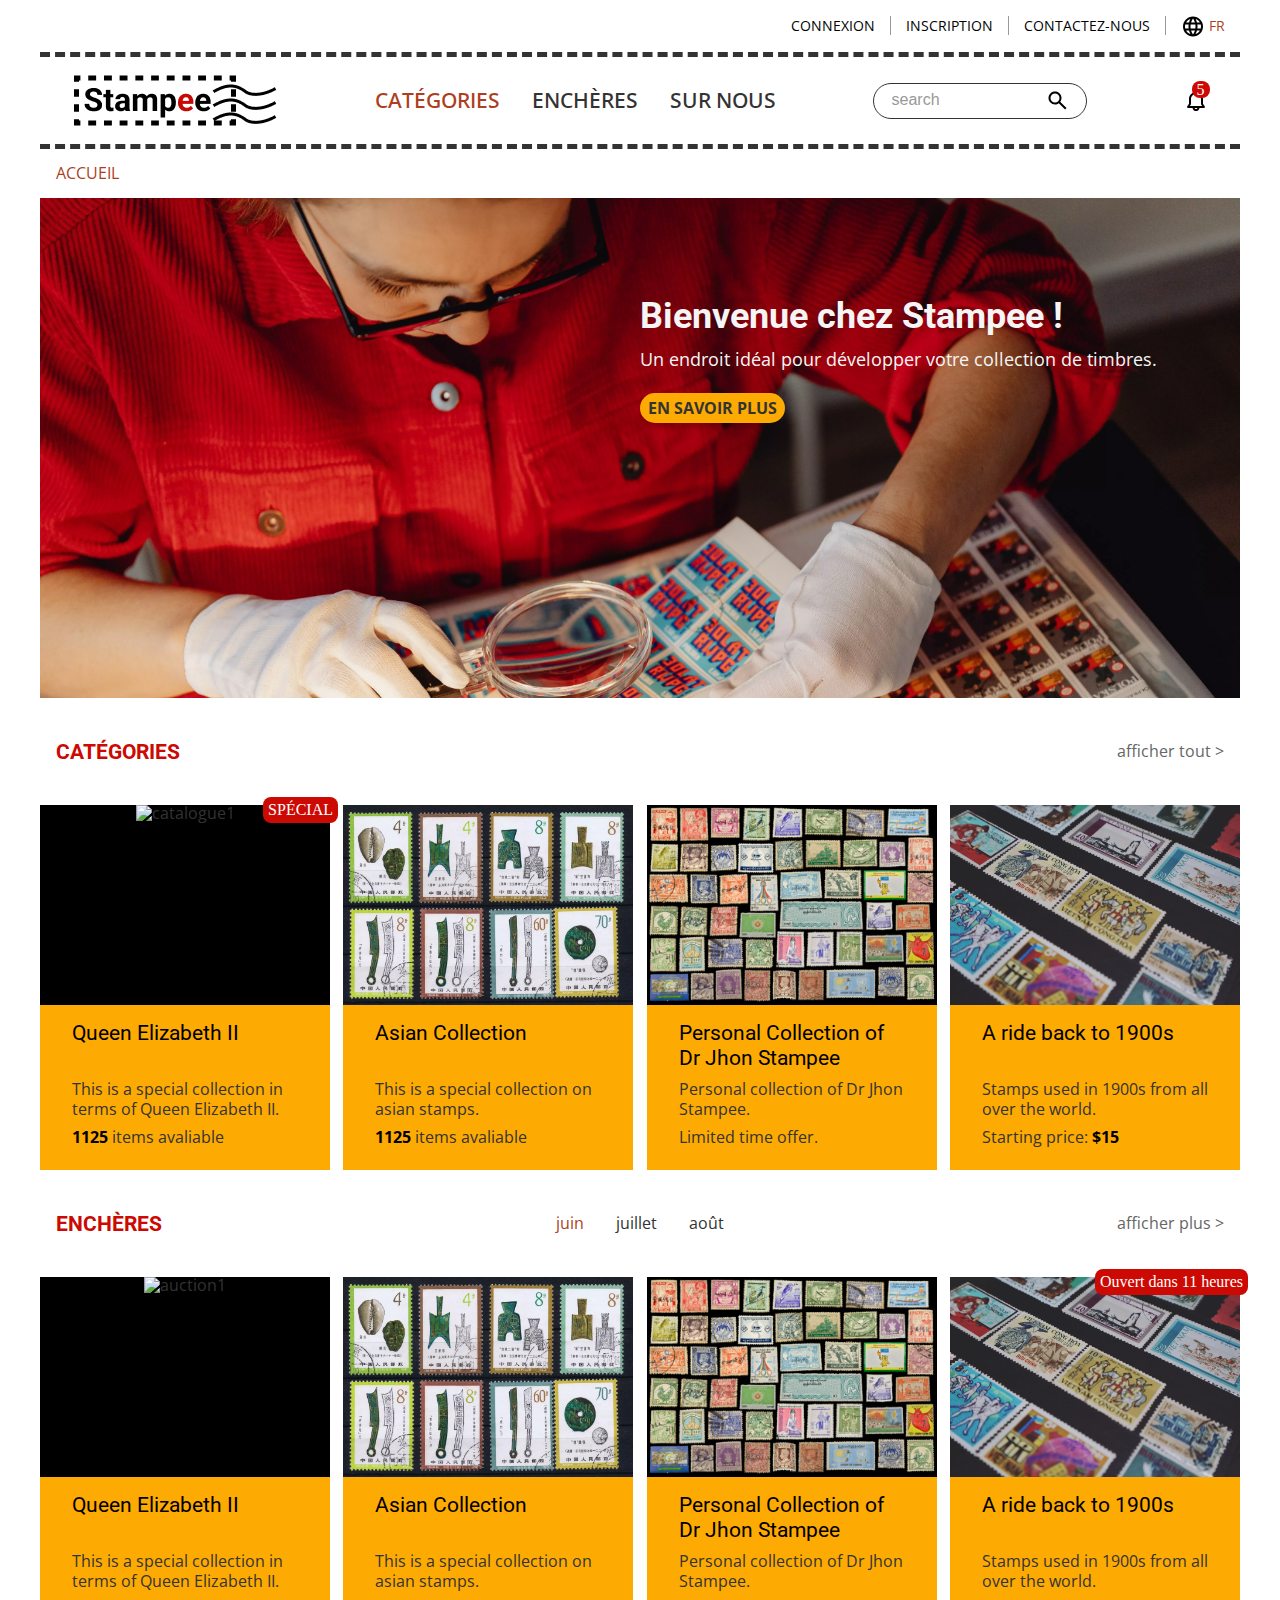
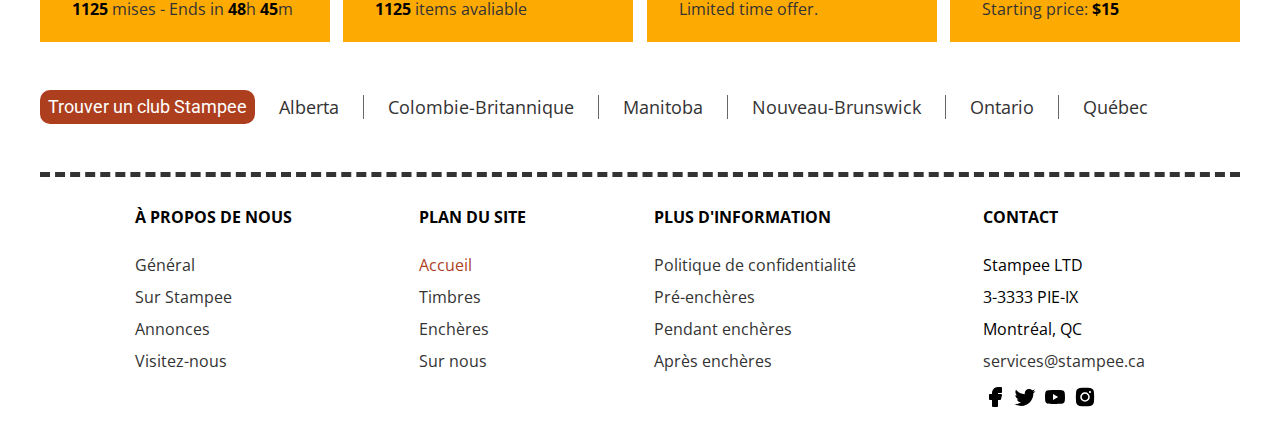
==== index.html @ 478e2bf5 "init" ====
<!DOCTYPE html>
<html lang="fr">
<head>
    <meta charset="UTF-8">
    <meta name="viewport" content="width=device-width, initial-scale=1.0">
    <meta name="description" content="31D-stampee">
    <title>ACCUEIL</title>
    <link rel="stylesheet" href="assets/css/index.css">
</head>
<body>
    <!--top-menu-->
    <nav class="wrapper">
        <ul>
            <li><a href="#">CONNEXION</a></li>
            <li><a href="#">INSCRIPTION</a></li>
            <li><a href="#">CONTACTEZ-NOUS</a></li>
            <li><a href="#"><img src="assets/icons/language.svg" alt="language"><span class="active">FR</span></a></li>
        </ul>
    </nav>
    <!--header--main-menu-->
    <header class="wrapper">
        <!--logo-->
        <div class="logo">
            <h1><a href="index.html">logo</a></h1>
        </div>
        <!--nav-->
        <div class="headerNav">
            <ul>
                <li><a class="active" href="products.html">CATÉGORIES</a></li>
                <li><a href="#">ENCHÈRES</a></li>
                <li><a href="#">SUR NOUS</a></li>
            </ul>
        </div>
        <!--search-->
        <div class="headerSearch">
            <input type="text" placeholder="search">
            <a href="products.html"></a>
        </div>
        <!--cart-->
        <div class="notification">
            <a href="#"></a>
            <div class="number">5</div>
        </div>
    </header>
    <!--breadcrumb-->
    <aside class="breadcrumb wrapper">
        <ul>
            <li><a class="active" href="index.html">ACCUEIL</a></li>
        </ul>
    </aside>
    <!--banner-->
    <section class="banner wrapper">
        <!--picture-->
        <div class="picture">
            <a href="#"><img src="assets/images/banner.webp" alt="banner"></a>
        </div>
        <!--side-nav-->
        <div class="bannertext">
            <h2>Bienvenue chez Stampee !</h2>
            <p>Un endroit idéal pour développer votre collection de timbres.</p>
            <a href="products.html">EN SAVOIR PLUS</a>
        </div>
    </section>
    <!--main-->
    <main class="wrapper">
        <!--title-->
        <div class="title">
            <div class="left"><h3>CATÉGORIES</h3></div>
            <div class="right"><a href="#">afficher tout ></a></div>
        </div>
        <!--content-->
        <div class="content">
            <ul>
                <li>
                    <a href="#">
                        <div class="pic"><img src="assets/images/queen-elizabeth-II.webp" alt="catalogue1"></div>
                        <div class="txt">
                            <h3>Queen Elizabeth II</h3>
                            <p>This is a special collection in terms of Queen Elizabeth II.</p>
                            <p><span>1125</span> items avaliable</p>
                        </div>
                    </a>
                    <div class="promo">SPÉCIAL</div>
                </li>
                <li>
                    <a href="#">
                        <div class="pic"><img src="assets/images/asian-collection.webp" alt="catalogue2"></div>
                        <div class="txt">
                            <h3>Asian Collection</h3>
                            <p>This is a special collection on asian stamps.</p>
                            <p><span>1125</span> items avaliable</p>
                        </div>
                    </a>
                </li>
                <li>
                    <a href="#">
                        <div class="pic"><img src="assets/images/personal-collection.webp" alt="catalogue3"></div>
                        <div class="txt">
                            <h3>Personal Collection of Dr Jhon Stampee</h3>
                            <p>Personal collection of Dr Jhon Stampee.</p>
                            <p>Limited time offer.</p>
                        </div>
                    </a>
                </li>
                <li>
                    <a href="#">
                        <div class="pic"><img src="assets/images/special-collection.webp" alt="catalogue4"></div>
                        <div class="txt">
                            <h3>A ride back to 1900s</h3>
                            <p>Stamps used in 1900s from all over the world.</p>
                            <p>Starting price: <span>$15</span></p>
                        </div>
                    </a>
                </li>
            </ul>
        </div>
        <!--title-->
        <div class="title">
            <div class="left"><h3>ENCHÈRES</h3></div>
            <ul>
                <li><a class="active" href="#">juin</a></li>
                <li><a href="#">juillet</a></li>
                <li><a href="#">août</a></li>
            </ul>
            <div class="right"><a href="#">afficher plus ></a></div>
        </div>
        <!--content-->
        <div class="content">
            <ul>
                <li>
                    <a href="#">
                        <div class="pic"><img src="assets/images/queen-elizabeth-II.webp" alt="auction1"></div>
                        <div class="txt">
                            <h3>Queen Elizabeth II</h3>
                            <p>This is a special collection in terms of Queen Elizabeth II.</p>
                            <p><span>1125</span> mises - Ends in <span>48</span>h <span>45</span>m</p>
                        </div>
                    </a>
                </li>
                <li>
                    <a href="#">
                        <div class="pic"><img src="assets/images/asian-collection.webp" alt="auction2"></div>
                        <div class="txt">
                            <h3>Asian Collection</h3>
                            <p>This is a special collection on asian stamps.</p>
                            <p><span>1125</span> items avaliable</p>
                        </div>
                    </a>
                </li>
                <li>
                    <a href="#">
                        <div class="pic"><img src="assets/images/personal-collection.webp" alt="auction3"></div>
                        <div class="txt">
                            <h3>Personal Collection of Dr Jhon Stampee</h3>
                            <p>Personal collection of Dr Jhon Stampee.</p>
                            <p>Limited time offer.</p>
                        </div>
                    </a>
                </li>
                <li>
                    <a href="#">
                        <div class="pic"><img src="assets/images/special-collection.webp" alt="auction4"></div>
                        <div class="txt">
                            <h3>A ride back to 1900s</h3>
                            <p>Stamps used in 1900s from all over the world.</p>
                            <p>Starting price: <span>$15</span></p>
                        </div>
                    </a>
                    <div class="promo">Ouvert dans 11 heures</div>
                </li>
            </ul>
        </div>
    </main>
    <!--location-->
    <section class="location wrapper">
        <a href="#"><h3>Trouver un club Stampee</h3></a>
        <ul>
            <li><a href="#">Alberta</a></li>
            <li><a href="#">Colombie-Britannique</a></li>
            <li><a href="#">Manitoba</a></li>
            <li><a href="#">Nouveau-Brunswick</a></li>
            <li><a href="#">Ontario</a></li>
            <li><a href="#">Québec</a></li>
        </ul>
    </section>
    <!--footer-->
    <footer class="wrapper">
        <!--about-->
        <div>
            <dl>
                <dt>À PROPOS DE NOUS</dt>
                <dd><a href="#">Général</a></dd>
                <dd><a href="#">Sur Stampee</a></dd>
                <dd><a href="#">Annonces</a></dd>
                <dd><a href="#">Visitez-nous</a></dd>
            </dl>
        </div>
        <!--sitemap-->
        <div>
            <dl>
                <dt>PLAN DU SITE</dt>
                <dd><a class="active" href="#">Accueil</a></dd>
                <dd><a href="#">Timbres</a></dd>
                <dd><a href="#">Enchères</a></dd>
                <dd><a href="#">Sur nous</a></dd>
            </dl>
        </div>
        <!--moreinfo-->
        <div>
            <dl>
                <dt>PLUS D'INFORMATION</dt>
                <dd><a href="#">Politique de confidentialité</a></dd>
                <dd><a href="#">Pré-enchères</a></dd>
                <dd><a href="#">Pendant enchères</a></dd>
                <dd><a href="#">Après enchères</a></dd>
            </dl>
        </div>
        <!--contact-->
        <div>
            <dl>
                <dt>CONTACT</dt>
                <dd>Stampee LTD</dd>
                <dd>3-3333 PIE-IX</dd>
                <dd>Montréal, QC</dd>
                <dd><a href="#">services@stampee.ca</a></dd>
            </dl>
            <ul>
                <li><a href="#"><img src="assets/icons/facebook.svg" alt="facebook"></a></li>
                <li><a href="#"><img src="assets/icons/twitter.svg" alt="twitter"></a></li>
                <li><a href="#"><img src="assets/icons/youtube.svg" alt="youtube"></a></li>
                <li><a href="#"><img src="assets/icons/instagram.svg" alt="instagram"></a></li>
            </ul>
        </div>
    </footer>
</body>
</html>
---- assets/css/index.css ----
@import url(general.css);
@import url(nav.css);
@import url(header.css);
@import url(breadcrumb.css);
@import url(banner.css); /*only the home page has banner*/
@import url(title.css);
@import url(content.css);
@import url(footer.css);


/***below is the content specific to home page***/


/*location*/
.location {
    margin: 2rem auto;
    padding: 1rem 0;
    display: flex;
    justify-content: space-between;
    align-items: center;
}

.location h3 {
    font-size: var(--h5);
    font-weight: 400;
    color: white;
    background: var(--brown);
    border-radius: 10px;
    padding: 0.5rem;
}

.location > ul {
    flex: 1; 
    display: flex;
}

.location ul li a {
    padding: 0 1.5rem;
    border-right: 1px solid #666; /*border give to <a> so it has the same height as text*/
    font-size: var(--h5);
    white-space: nowrap;
}

.location ul li:last-child a {
    border-right: none;
    display: block;
    margin-right: 2rem;
}

/*responsive*/
@media screen and (max-width: 1160px) {
    .content ul,
    .location ul {
        flex-wrap: wrap;
        gap: 1rem;
    }
}
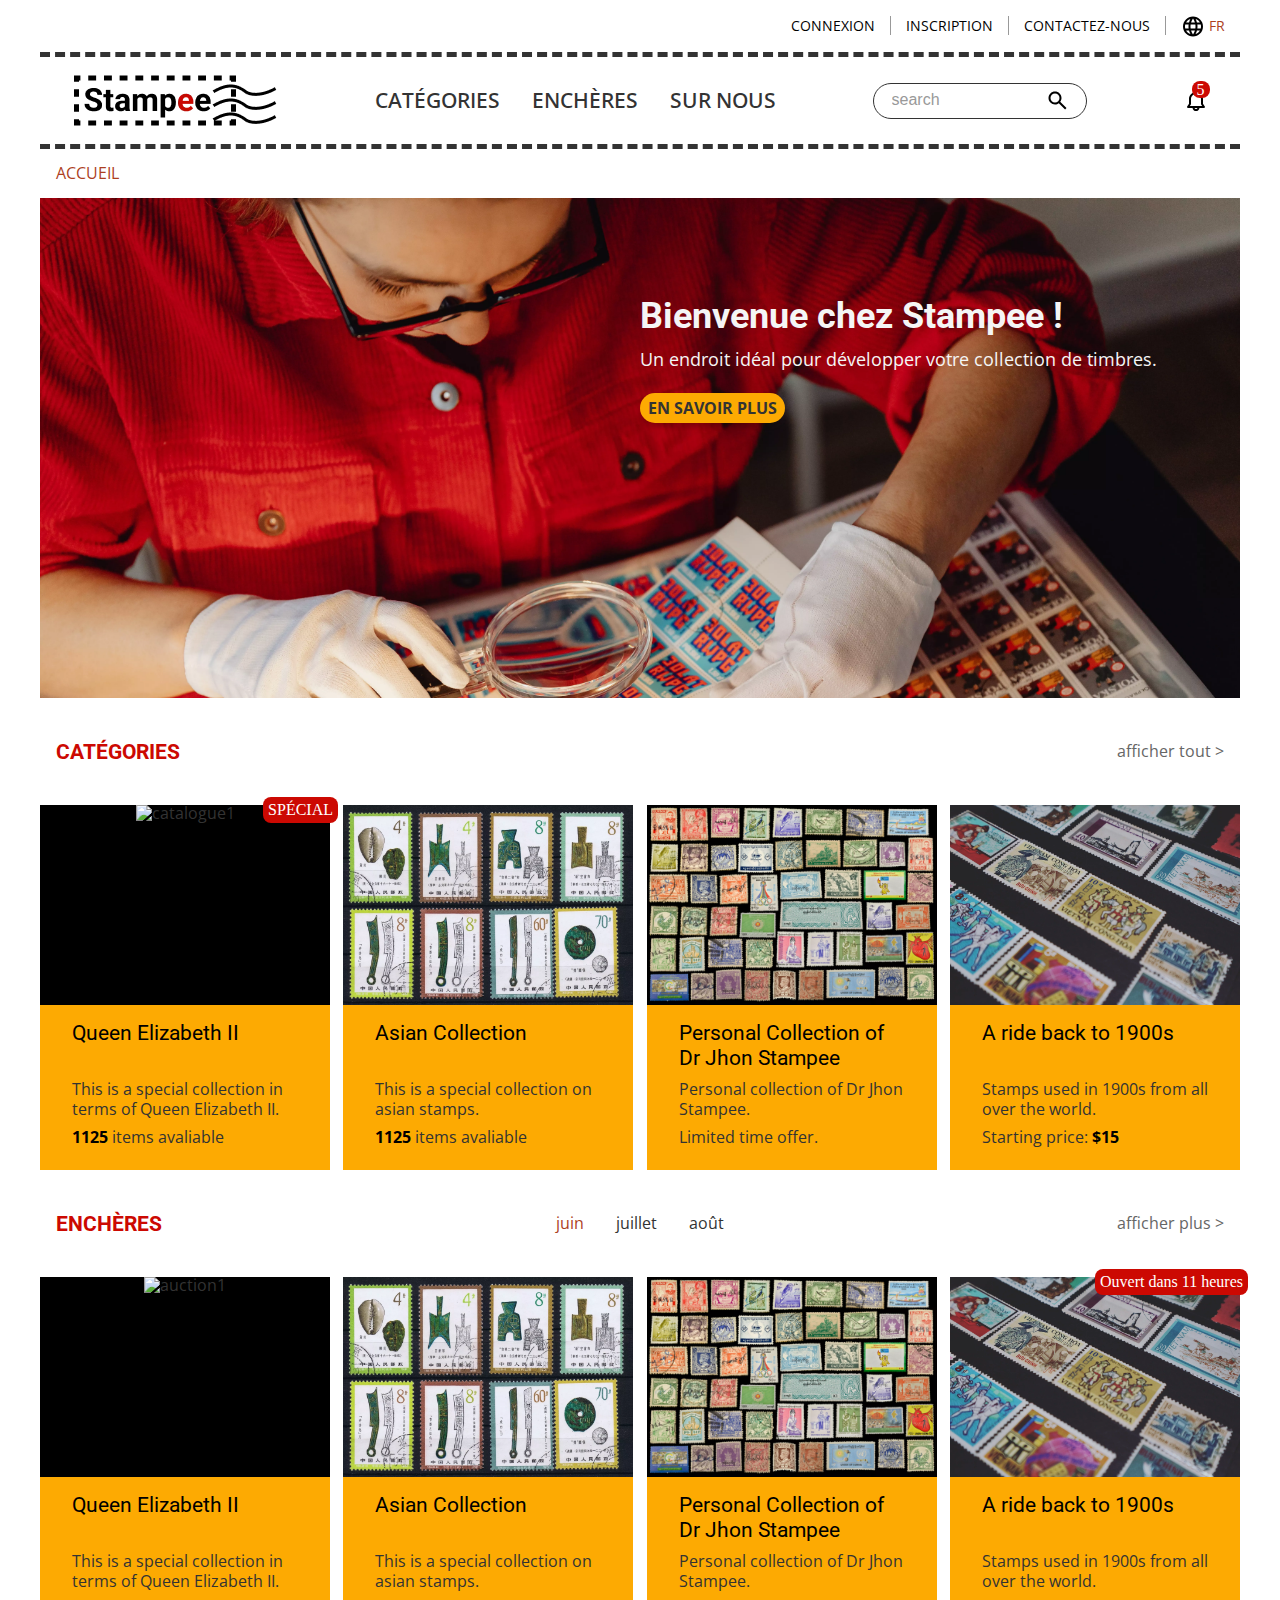
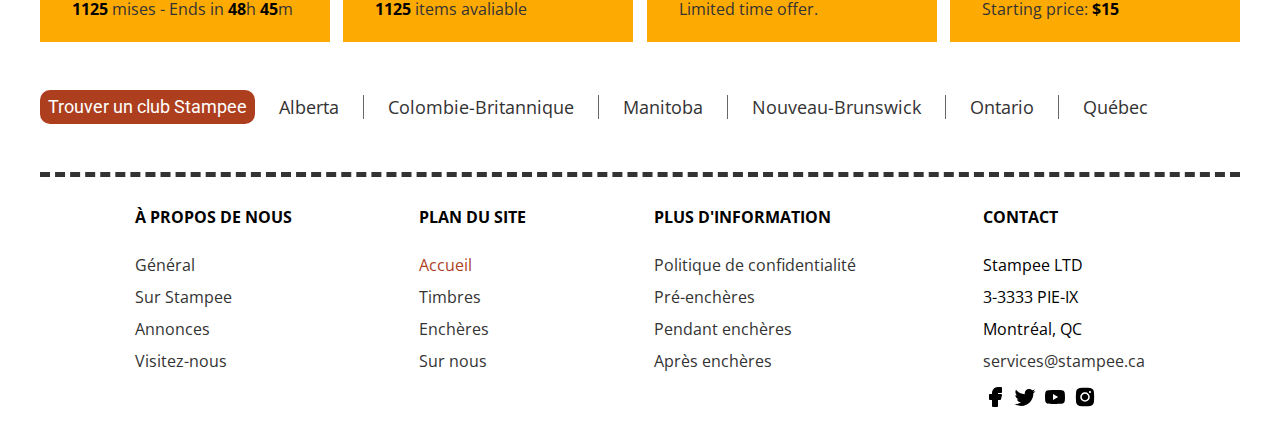
==== commit 7cbf7ed4: "Update index.html" ====
--- a/index.html
+++ b/index.html
@@ -26,7 +26,7 @@
         <!--nav-->
         <div class="headerNav">
             <ul>
-                <li><a class="active" href="products.html">CATÉGORIES</a></li>
+                <li><a href="products.html">CATÉGORIES</a></li>
                 <li><a href="#">ENCHÈRES</a></li>
                 <li><a href="#">SUR NOUS</a></li>
             </ul>
@@ -233,4 +233,4 @@
         </div>
     </footer>
 </body>
-</html>+</html>
